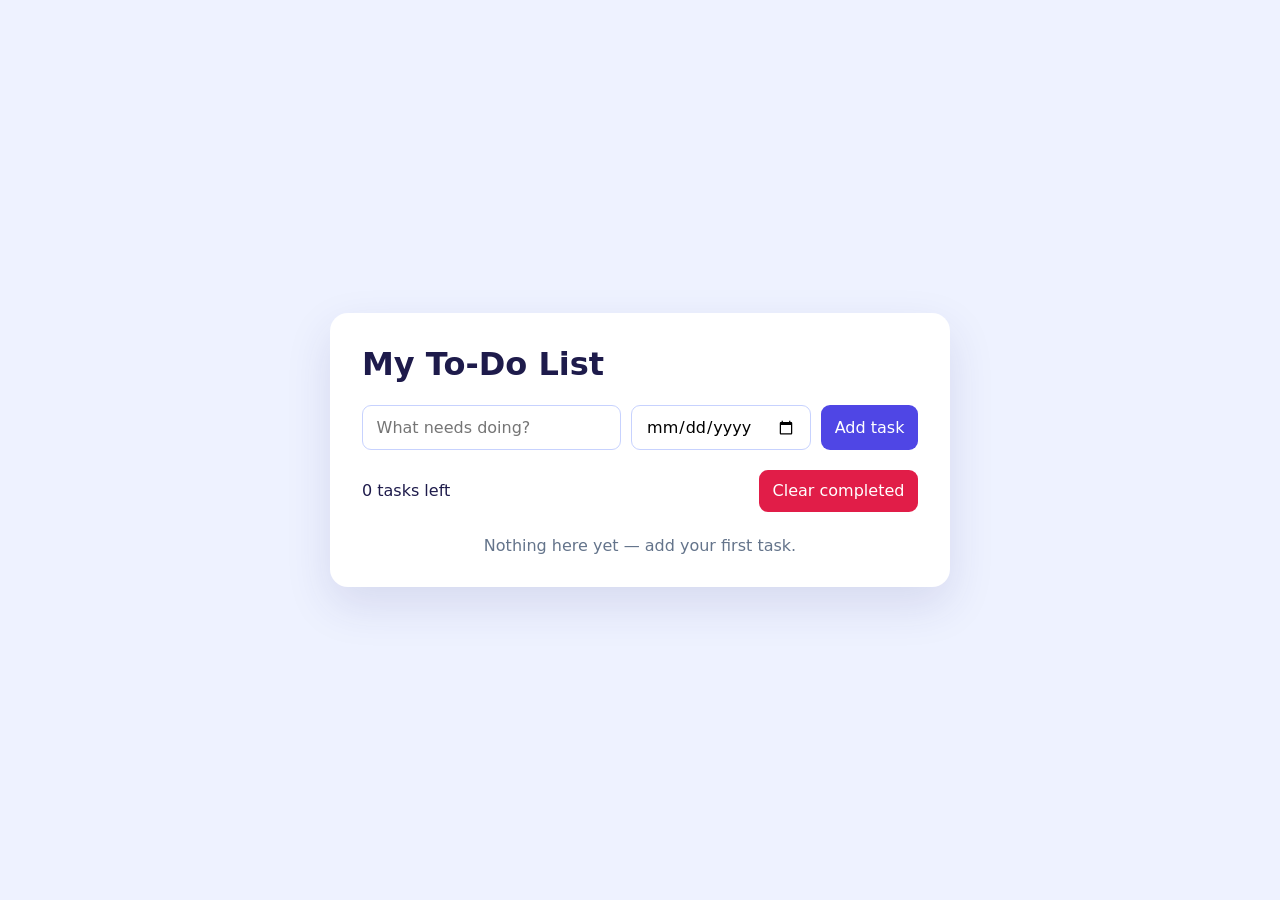
==== todo/index.html @ 83376b07 "adding todo folder" ====
<!doctype html>
<html lang="en">
<head>
  <meta charset="UTF-8">
  <meta name="viewport" content="width=device-width, initial-scale=1.0">
  <title>My To-Do List</title>
  <style>
    * { box-sizing: border-box; }
    body {
      margin: 0;
      min-height: 100vh;
      display: grid;
      place-items: center;
      padding: 2rem;
      font-family: system-ui, sans-serif;
      background: #eef2ff;
      color: #1e1b4b;
    }
    main {
      width: min(100%, 620px);
      padding: 2rem;
      border-radius: 18px;
      background: white;
      box-shadow: 0 18px 45px #312e8120;
    }
    h1 { margin-top: 0; }
    form { display: grid; grid-template-columns: 1fr auto auto; gap: .65rem; }
    input, button { font: inherit; padding: .7rem .85rem; border-radius: 9px; }
    input { border: 1px solid #c7d2fe; }
    button { border: 0; cursor: pointer; background: #4f46e5; color: white; }
    button:hover { background: #3730a3; }
    .toolbar { display: flex; justify-content: space-between; align-items: center; gap: 1rem; margin: 1.25rem 0 .75rem; }
    .clear { background: #e11d48; }
    .clear:hover { background: #be123c; }
    ul { list-style: none; margin: 0; padding: 0; display: grid; gap: .6rem; }
    li { display: grid; grid-template-columns: auto 1fr auto; align-items: center; gap: .75rem; padding: .8rem; border: 1px solid #e0e7ff; border-radius: 10px; }
    li.completed { opacity: .6; text-decoration: line-through; }
    .task-details { display: grid; gap: .2rem; }
    .due-date { font-size: .85rem; color: #6366f1; }
    .delete { background: transparent; color: #be123c; padding: .35rem .55rem; }
    .delete:hover { background: #ffe4e6; }
    #empty-state { margin: .75rem 0 0; text-align: center; color: #64748b; }
    @media (max-width: 520px) { form { grid-template-columns: 1fr; } }
  </style>
</head>
<body>
  <main>
    <h1>My To-Do List</h1>
    <form id="todo-form">
      <input id="task-input" type="text" placeholder="What needs doing?" required>
      <input id="due-date-input" type="date" aria-label="Due date">
      <button type="submit">Add task</button>
    </form>

    <div class="toolbar">
      <span id="task-summary">0 tasks left</span>
      <button id="clear-completed" class="clear" type="button">Clear completed</button>
    </div>

    <ul id="todo-list"></ul>
    <p id="empty-state">Nothing here yet — add your first task.</p>
  </main>

  <script>
    const form = document.getElementById('todo-form');
    const taskInput = document.getElementById('task-input');
    const dueDateInput = document.getElementById('due-date-input');
    const taskList = document.getElementById('todo-list');
    const summary = document.getElementById('task-summary');
    const emptyState = document.getElementById('empty-state');
    const clearCompletedButton = document.getElementById('clear-completed');

    let tasks = [];

    function updatePage() {
      taskList.innerHTML = '';

      tasks.forEach((task) => {
        const item = document.createElement('li');
        item.classList.toggle('completed', task.done);

        const checkbox = document.createElement('input');
        checkbox.type = 'checkbox';
        checkbox.checked = task.done;
        checkbox.addEventListener('change', () => {
          task.done = checkbox.checked;
          updatePage();
        });

        const details = document.createElement('div');
        details.className = 'task-details';
        const taskText = document.createElement('span');
        taskText.textContent = task.text;
        details.append(taskText);

        if (task.dueDate) {
          const dueDate = document.createElement('span');
          dueDate.className = 'due-date';
          dueDate.textContent = `Due: ${task.dueDate}`;
          details.append(dueDate);
        }

        const deleteButton = document.createElement('button');
        deleteButton.className = 'delete';
        deleteButton.type = 'button';
        deleteButton.textContent = 'Delete';
        deleteButton.addEventListener('click', () => {
          tasks = tasks.filter((savedTask) => savedTask.id !== task.id);
          updatePage();
        });

        item.append(checkbox, details, deleteButton);
        taskList.append(item);
      });

      const remainingTasks = tasks.filter((task) => !task.done).length;
      summary.textContent = `${remainingTasks} task${remainingTasks === 1 ? '' : 's'} left`;
      emptyState.style.display = tasks.length === 0 ? 'block' : 'none';
    }

    form.addEventListener('submit', (event) => {
      event.preventDefault();
      const text = taskInput.value.trim();
      if (!text) return;

      tasks.push({ id: Date.now(), text: text, dueDate: dueDateInput.value, done: false });
      form.reset();
      taskInput.focus();
      updatePage();
    });

    clearCompletedButton.addEventListener('click', () => {
      tasks = tasks.filter((task) => !task.done);
      updatePage();
    });

    updatePage();
  </script>
</body>
</html>
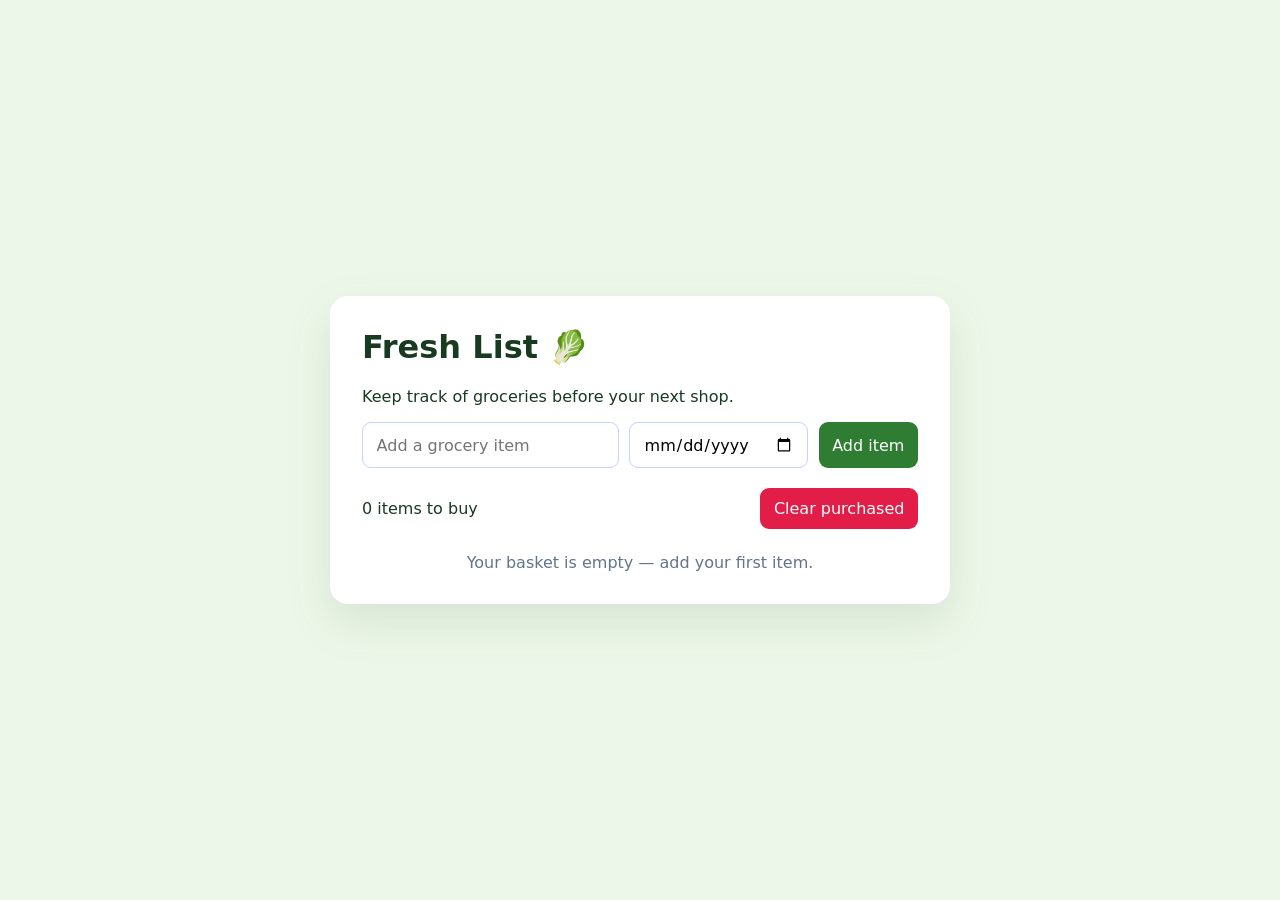
==== commit 5a439f00: "edits" ====
--- a/todo/index.html
+++ b/todo/index.html
@@ -3,7 +3,7 @@
 <head>
   <meta charset="UTF-8">
   <meta name="viewport" content="width=device-width, initial-scale=1.0">
-  <title>My To-Do List</title>
+  <title>Fresh List Grocery Tracker</title>
   <style>
     * { box-sizing: border-box; }
     body {
@@ -13,30 +13,30 @@
       place-items: center;
       padding: 2rem;
       font-family: system-ui, sans-serif;
-      background: #eef2ff;
-      color: #1e1b4b;
+      background: #edf7e9;
+      color: #173a21;
     }
     main {
       width: min(100%, 620px);
       padding: 2rem;
       border-radius: 18px;
       background: white;
-      box-shadow: 0 18px 45px #312e8120;
+      box-shadow: 0 18px 45px #2d6a3520;
     }
     h1 { margin-top: 0; }
     form { display: grid; grid-template-columns: 1fr auto auto; gap: .65rem; }
     input, button { font: inherit; padding: .7rem .85rem; border-radius: 9px; }
     input { border: 1px solid #c7d2fe; }
-    button { border: 0; cursor: pointer; background: #4f46e5; color: white; }
-    button:hover { background: #3730a3; }
+    button { border: 0; cursor: pointer; background: #2f7d32; color: white; }
+    button:hover { background: #1f5a24; }
     .toolbar { display: flex; justify-content: space-between; align-items: center; gap: 1rem; margin: 1.25rem 0 .75rem; }
     .clear { background: #e11d48; }
     .clear:hover { background: #be123c; }
     ul { list-style: none; margin: 0; padding: 0; display: grid; gap: .6rem; }
-    li { display: grid; grid-template-columns: auto 1fr auto; align-items: center; gap: .75rem; padding: .8rem; border: 1px solid #e0e7ff; border-radius: 10px; }
+    li { display: grid; grid-template-columns: auto 1fr auto; align-items: center; gap: .75rem; padding: .8rem; border: 1px solid #d2e8c7; border-radius: 10px; }
     li.completed { opacity: .6; text-decoration: line-through; }
     .task-details { display: grid; gap: .2rem; }
-    .due-date { font-size: .85rem; color: #6366f1; }
+    .due-date { font-size: .85rem; color: #478a44; }
     .delete { background: transparent; color: #be123c; padding: .35rem .55rem; }
     .delete:hover { background: #ffe4e6; }
     #empty-state { margin: .75rem 0 0; text-align: center; color: #64748b; }
@@ -45,96 +45,23 @@
 </head>
 <body>
   <main>
-    <h1>My To-Do List</h1>
+    <h1>Fresh List 🥬</h1>
+    <p>Keep track of groceries before your next shop.</p>
     <form id="todo-form">
-      <input id="task-input" type="text" placeholder="What needs doing?" required>
-      <input id="due-date-input" type="date" aria-label="Due date">
-      <button type="submit">Add task</button>
+      <input id="task-input" type="text" placeholder="Add a grocery item" required>
+      <input id="due-date-input" type="date" aria-label="Best before date">
+      <button type="submit">Add item</button>
     </form>
 
     <div class="toolbar">
-      <span id="task-summary">0 tasks left</span>
-      <button id="clear-completed" class="clear" type="button">Clear completed</button>
+      <span id="task-summary">0 items to buy</span>
+      <button id="clear-completed" class="clear" type="button">Clear purchased</button>
     </div>
 
     <ul id="todo-list"></ul>
-    <p id="empty-state">Nothing here yet — add your first task.</p>
+    <p id="empty-state">Your basket is empty — add your first item.</p>
   </main>
 
-  <script>
-    const form = document.getElementById('todo-form');
-    const taskInput = document.getElementById('task-input');
-    const dueDateInput = document.getElementById('due-date-input');
-    const taskList = document.getElementById('todo-list');
-    const summary = document.getElementById('task-summary');
-    const emptyState = document.getElementById('empty-state');
-    const clearCompletedButton = document.getElementById('clear-completed');
-
-    let tasks = [];
-
-    function updatePage() {
-      taskList.innerHTML = '';
-
-      tasks.forEach((task) => {
-        const item = document.createElement('li');
-        item.classList.toggle('completed', task.done);
-
-        const checkbox = document.createElement('input');
-        checkbox.type = 'checkbox';
-        checkbox.checked = task.done;
-        checkbox.addEventListener('change', () => {
-          task.done = checkbox.checked;
-          updatePage();
-        });
-
-        const details = document.createElement('div');
-        details.className = 'task-details';
-        const taskText = document.createElement('span');
-        taskText.textContent = task.text;
-        details.append(taskText);
-
-        if (task.dueDate) {
-          const dueDate = document.createElement('span');
-          dueDate.className = 'due-date';
-          dueDate.textContent = `Due: ${task.dueDate}`;
-          details.append(dueDate);
-        }
-
-        const deleteButton = document.createElement('button');
-        deleteButton.className = 'delete';
-        deleteButton.type = 'button';
-        deleteButton.textContent = 'Delete';
-        deleteButton.addEventListener('click', () => {
-          tasks = tasks.filter((savedTask) => savedTask.id !== task.id);
-          updatePage();
-        });
-
-        item.append(checkbox, details, deleteButton);
-        taskList.append(item);
-      });
-
-      const remainingTasks = tasks.filter((task) => !task.done).length;
-      summary.textContent = `${remainingTasks} task${remainingTasks === 1 ? '' : 's'} left`;
-      emptyState.style.display = tasks.length === 0 ? 'block' : 'none';
-    }
-
-    form.addEventListener('submit', (event) => {
-      event.preventDefault();
-      const text = taskInput.value.trim();
-      if (!text) return;
-
-      tasks.push({ id: Date.now(), text: text, dueDate: dueDateInput.value, done: false });
-      form.reset();
-      taskInput.focus();
-      updatePage();
-    });
-
-    clearCompletedButton.addEventListener('click', () => {
-      tasks = tasks.filter((task) => !task.done);
-      updatePage();
-    });
-
-    updatePage();
-  </script>
+  <script src="script.js"></script>
 </body>
 </html>
